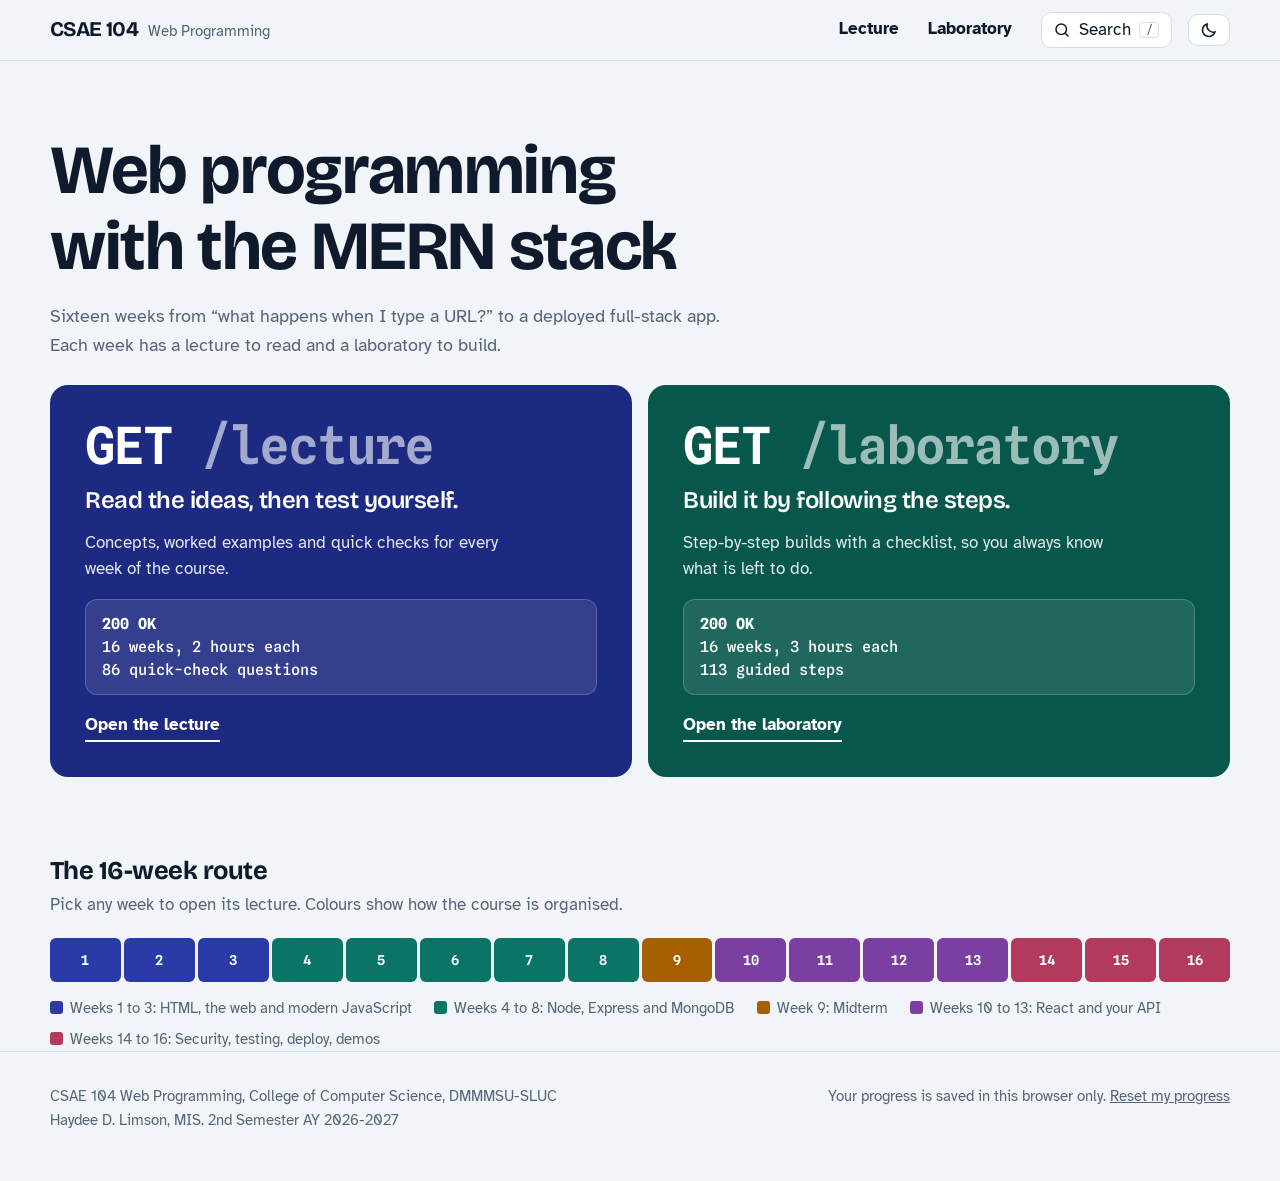
==== index.html @ ce5737e3 "Initial commit: CSAE104 site Co-Authored-By: Claude Sonnet 5.5 <noreply@anthropic.com>" ====
<!DOCTYPE html>
<html lang="en">
<head>
<meta charset="utf-8">
<meta name="viewport" content="width=device-width, initial-scale=1">
<title>CSAE 104 Web Programming</title>
<meta name="description" content="CSAE 104 Web Programming (MERN stack): interactive lectures and laboratory guides for DMMMSU-SLUC students.">
<link rel="icon" href="assets/favicon.svg" type="image/svg+xml">
<link rel="preconnect" href="https://fonts.googleapis.com"><link rel="preconnect" href="https://fonts.gstatic.com" crossorigin>
<link href="https://fonts.googleapis.com/css2?family=Atkinson+Hyperlegible:ital,wght@0,400;0,700;1,400&family=Bricolage+Grotesque:opsz,wght@12..96,500;12..96,700&family=Spline+Sans+Mono:wght@400;500;600&display=swap" rel="stylesheet">
<script>try{var t=JSON.parse(localStorage.getItem("csae104:theme"));document.documentElement.setAttribute("data-theme",t||(matchMedia("(prefers-color-scheme: dark)").matches?"dark":"light"))}catch(e){}</script>
<link rel="stylesheet" href="assets/style.css">
</head>
<body data-page="home">
<div id="app"><noscript><p style="padding:2rem">This course site needs JavaScript. The original slides are in the downloads folder.</p></noscript></div>
<script src="assets/hljs.js"></script>
<script src="data/lecture.js"></script>
<script src="data/laboratory.js"></script>
<script src="assets/app.js"></script>
</body>
</html>
---- assets/style.css ----
/* CSAE 104 Web Programming — course site */
:root{
  --paper:#F1F4F8; --surface:#FFFFFF; --ink:#0F1B2D; --muted:#566579; --line:#D5DDE7; --soft:#E8EDF3;
  --lec:#2A3AA6; --lec-ink:#1D2A82; --lec-tint:#E6E9FA;
  --lab:#0A7566; --lab-ink:#07574C; --lab-tint:#DAF1EC;
  --amber:#A35F00; --amber-tint:#FBEBCF; --ok:#12744A; --ok-tint:#D8F1E3; --bad:#B3261E; --bad-tint:#FADAD7;
  --code-bg:#0F1B2D; --code-ink:#E4ECF7; --code-line:#25344D;
  --accent:var(--lec); --accent-ink:var(--lec-ink); --accent-tint:var(--lec-tint);
  --shadow:0 1px 2px rgba(15,27,45,.06),0 8px 24px -12px rgba(15,27,45,.18);
  --display:"Bricolage Grotesque","Segoe UI",system-ui,sans-serif;
  --body:"Atkinson Hyperlegible","Segoe UI",system-ui,-apple-system,sans-serif;
  --mono:"Spline Sans Mono",ui-monospace,"SFMono-Regular",Consolas,monospace;
}
[data-theme="dark"]{
  --paper:#0A1120; --surface:#111B2F; --ink:#E7EDF7; --muted:#9AA9BE; --line:#26344C; --soft:#17223A;
  --lec:#97A4FF; --lec-ink:#B9C2FF; --lec-tint:#1C2650;
  --lab:#4FD1B8; --lab-ink:#82E3CF; --lab-tint:#0F3A35;
  --amber:#F0B14F; --amber-tint:#3A2A0B; --ok:#58D69B; --ok-tint:#0F3322; --bad:#FF8B82; --bad-tint:#41191A;
  --code-bg:#070D19; --code-line:#1E2B42;
  --shadow:0 1px 2px rgba(0,0,0,.4),0 8px 24px -12px rgba(0,0,0,.6);
}
body[data-kind="laboratory"]{--accent:var(--lab);--accent-ink:var(--lab-ink);--accent-tint:var(--lab-tint)}
*{box-sizing:border-box}
html{scroll-behavior:smooth;scroll-padding-top:84px}
body{margin:0;background:var(--paper);color:var(--ink);font:400 1.0625rem/1.6 var(--body);-webkit-font-smoothing:antialiased}
a{color:var(--accent-ink);text-underline-offset:3px}
a:hover{color:var(--accent)}
:focus-visible{outline:3px solid var(--accent);outline-offset:2px;border-radius:4px}
h1,h2,h3{font-family:var(--display);line-height:1.1;margin:0;letter-spacing:-.02em;font-weight:700}
code,pre,kbd{font-family:var(--mono)}
.wrap{width:min(1180px,100% - 2.5rem);margin-inline:auto}
.sr{position:absolute;width:1px;height:1px;overflow:hidden;clip:rect(0 0 0 0);white-space:nowrap}
.skip{position:absolute;left:-999px;top:8px;background:var(--ink);color:var(--paper);padding:.5rem .8rem;border-radius:6px;z-index:100}
.skip:focus{left:8px}
button{font:inherit;color:inherit;cursor:pointer}

/* ---------- header ---------- */
.top{position:sticky;top:0;z-index:50;background:color-mix(in srgb,var(--paper) 88%,transparent);backdrop-filter:blur(10px);border-bottom:1px solid var(--line)}
.top .wrap{display:flex;align-items:center;gap:1rem;min-height:60px}
.brand{display:flex;align-items:baseline;gap:.6rem;text-decoration:none;color:var(--ink);margin-right:auto}
.brand b{font:700 1.3rem var(--display);letter-spacing:-.03em}
.brand span{color:var(--muted);font-size:.92rem}
.nav{display:flex;gap:.25rem}
.nav a{padding:.45rem .8rem;border-radius:8px;text-decoration:none;color:var(--ink);font-weight:700;border-bottom:3px solid transparent;border-radius:0}
.nav a[data-k="lecture"]:hover,.nav a[data-k="lecture"][aria-current]{border-color:var(--lec);color:var(--lec-ink)}
.nav a[data-k="laboratory"]:hover,.nav a[data-k="laboratory"][aria-current]{border-color:var(--lab);color:var(--lab-ink)}
.icon-btn{display:inline-flex;align-items:center;gap:.5rem;background:var(--surface);border:1px solid var(--line);border-radius:10px;padding:.4rem .7rem;line-height:1.2}
.icon-btn:hover{border-color:var(--muted)}
.icon-btn kbd{font-size:.75rem;border:1px solid var(--line);border-radius:4px;padding:0 .35rem;color:var(--muted)}
.icon-btn svg{width:18px;height:18px}

/* ---------- landing ---------- */
.intro{padding:clamp(2.5rem,6vw,4.5rem) 0 2rem}
.intro h1{font-size:clamp(2.3rem,5.6vw,4.3rem);max-width:19ch;text-wrap:balance}
.intro p{max-width:56ch;color:var(--muted);font-size:1.15rem;margin:1.1rem 0 0}
.resume{display:inline-flex;gap:.6rem;align-items:center;margin-top:1.4rem;padding:.55rem .9rem;border:1px dashed var(--muted);border-radius:10px;text-decoration:none;color:var(--ink);font-weight:700}
.resume:hover{background:var(--surface)}
.doors{display:grid;grid-template-columns:1fr 1fr;gap:1rem;margin:1.5rem 0 0}
.door{display:flex;flex-direction:column;gap:1rem;padding:clamp(1.4rem,3vw,2.2rem);border-radius:18px;text-decoration:none;color:#fff;min-height:340px;position:relative;overflow:hidden;transition:transform .18s ease}
.door:hover{transform:translateY(-3px);color:#fff}
.door.lec{background:var(--lec-ink)} .door.lab{background:var(--lab-ink)}
[data-theme="dark"] .door.lec{background:#232F7A;color:#fff} [data-theme="dark"] .door.lab{background:#0B5A50;color:#fff}
.door .req{font:600 clamp(1.9rem,4.4vw,3.2rem)/1 var(--mono);letter-spacing:-.04em}
.door .req i{font-style:normal;opacity:.6}
.door h2{font-size:1.5rem;font-weight:600;max-width:24ch}
.intro .door p{margin:0;color:#fff;opacity:.88;max-width:40ch;font-size:1.05rem}
.door .res{margin-top:auto;font:500 .95rem/1.5 var(--mono);background:rgba(255,255,255,.1);border:1px solid rgba(255,255,255,.2);border-radius:12px;padding:.8rem 1rem}
.door .res b{color:#fff}
.door .go{font-weight:700;border-bottom:2px solid currentColor;align-self:flex-start;padding-bottom:1px}
.phases{margin:3rem 0 0}
.phases h2{font-size:1.6rem}
.phases p{color:var(--muted);margin:.4rem 0 1.2rem;max-width:62ch}
.bar{display:grid;grid-template-columns:repeat(16,1fr);gap:3px}
.bar a{height:44px;border-radius:6px;display:grid;place-items:center;text-decoration:none;font:600 .85rem var(--mono);color:#fff;transition:transform .12s}
.bar a:hover{transform:scaleY(1.18);color:#fff}
.bar a.p1{background:#2A3AA6}.bar a.p2{background:#0A7566}.bar a.p3{background:#A35F00}.bar a.p4{background:#7A3FA0}.bar a.p5{background:#B23A5C}
[data-theme="dark"] .bar a{color:#0A1120}
[data-theme="dark"] .bar a.p1{background:#97A4FF}[data-theme="dark"] .bar a.p2{background:#4FD1B8}[data-theme="dark"] .bar a.p3{background:#F0B14F}[data-theme="dark"] .bar a.p4{background:#C79BE8}[data-theme="dark"] .bar a.p5{background:#F08BA6}
.legend{display:flex;flex-wrap:wrap;gap:.4rem 1.4rem;margin-top:.9rem;font-size:.95rem;color:var(--muted)}
.legend span::before{content:"";display:inline-block;width:.8rem;height:.8rem;border-radius:3px;margin-right:.45rem;vertical-align:-1px;background:var(--c)}

/* ---------- list pages ---------- */
.band{background:var(--accent-ink);color:#fff;padding:clamp(2rem,5vw,3.4rem) 0}
[data-theme="dark"] .band{background:color-mix(in srgb,var(--accent) 22%,var(--paper))}
.band .req{font:600 clamp(2.2rem,6vw,4.2rem)/1 var(--mono);letter-spacing:-.04em;margin:0}
.band p{max-width:60ch;margin:.9rem 0 0;font-size:1.12rem;opacity:.92}
.band .meta{display:flex;flex-wrap:wrap;gap:.5rem 1.6rem;margin-top:1.1rem;font:500 .95rem var(--mono)}
.net{margin:2rem 0 3rem;background:var(--surface);border:1px solid var(--line);border-radius:14px;overflow:hidden;box-shadow:var(--shadow)}
.net-head,.net-row{display:grid;grid-template-columns:minmax(0,2.6fr) 150px 80px 90px minmax(110px,1fr);align-items:center;gap:1rem;padding:.8rem 1.2rem}
.net-head{background:var(--soft);font:600 .85rem var(--mono);color:var(--muted);border-bottom:1px solid var(--line)}
.net-row{border-bottom:1px solid var(--line);text-decoration:none;color:var(--ink)}
.net-row:last-child{border-bottom:0}
.net-row:hover{background:var(--accent-tint);color:var(--ink)}
.net-row .nm{display:flex;gap:.9rem;align-items:baseline;min-width:0}
.net-row .wk{font:600 .95rem var(--mono);color:var(--muted);min-width:3.2ch}
.net-row .tt{font:700 1.12rem/1.25 var(--display);letter-spacing:-.01em}
.net-row .fc{display:block;font-size:.93rem;color:var(--muted);font-weight:400;font-family:var(--body);letter-spacing:0;margin-top:.1rem}
.st{font:600 .9rem var(--mono);display:inline-flex;gap:.45rem;align-items:center;color:var(--muted)}
.st::before{content:"";width:.6rem;height:.6rem;border-radius:50%;background:var(--line);border:2px solid var(--muted)}
.st.part{color:var(--amber)} .st.part::before{background:var(--amber);border-color:var(--amber)}
.st.done{color:var(--ok)} .st.done::before{background:var(--ok);border-color:var(--ok)}
.st.exam{color:var(--amber)}
.sz,.tm{font:500 .92rem var(--mono);color:var(--muted)}
.meter{height:8px;background:var(--soft);border-radius:99px;overflow:hidden}
.meter i{display:block;height:100%;background:var(--accent);width:var(--p,0%);border-radius:99px;transition:width .3s}
.net-note{color:var(--muted);font-size:.95rem;margin:-1.5rem 0 3rem}

/* ---------- week page ---------- */
.whead{background:var(--surface);border-bottom:1px solid var(--line)}
.whead .wrap{padding:clamp(1.6rem,4vw,2.6rem) 0 1.4rem}
.crumb{font:500 .95rem var(--mono);color:var(--muted)}
.crumb a{color:var(--accent-ink);text-decoration:none;font-weight:600}
.whead h1{font-size:clamp(2rem,5vw,3.6rem);margin:.5rem 0 .3rem;max-width:20ch;text-wrap:balance}
.whead .focus{color:var(--muted);font-size:1.15rem;max-width:62ch;margin:0}
.actions{display:flex;flex-wrap:wrap;gap:.6rem;margin-top:1.2rem;align-items:center}
.btn{display:inline-flex;gap:.5rem;align-items:center;padding:.55rem 1rem;border-radius:10px;border:1.5px solid var(--accent);color:var(--accent-ink);background:transparent;text-decoration:none;font-weight:700}
.btn:hover{background:var(--accent-tint);color:var(--accent-ink)}
.btn.solid{background:var(--accent-ink);border-color:var(--accent-ink);color:#fff}
[data-theme="dark"] .btn.solid{background:var(--accent);border-color:var(--accent);color:#0A1120}
.btn.solid:hover{filter:brightness(1.1);color:#fff}
[data-theme="dark"] .btn.solid:hover{color:#0A1120}
.pill{font:600 .9rem var(--mono);padding:.3rem .7rem;border-radius:99px;background:var(--accent-tint);color:var(--accent-ink)}
.wprog{display:flex;gap:.8rem;align-items:center;margin-left:auto;min-width:200px}
.wprog .meter{flex:1}
.wprog span{font:600 .9rem var(--mono);color:var(--muted);min-width:4ch;text-align:right}

.layout{display:grid;grid-template-columns:250px minmax(0,1fr);gap:clamp(1.5rem,4vw,3.5rem);padding:2rem 0 4rem;align-items:start}
.toc{position:sticky;top:84px;max-height:calc(100vh - 100px);overflow:auto;padding-right:.5rem;font-size:.95rem}
.toc h2{font:700 1rem var(--display);margin:0 0 .6rem}
.toc ol{list-style:none;margin:0;padding:0;border-left:2px solid var(--line)}
.toc a{display:flex;gap:.5rem;padding:.32rem .6rem .32rem .9rem;margin-left:-2px;border-left:2px solid transparent;text-decoration:none;color:var(--muted);line-height:1.35}
.toc a:hover{color:var(--ink)}
.toc a.on{border-color:var(--accent);color:var(--ink);font-weight:700}
.toc a .ck{margin-left:auto;color:var(--ok);font-weight:700;visibility:hidden}
.toc a.dn .ck{visibility:visible}
.toc a.divl{font:700 .85rem var(--display);color:var(--ink);margin-top:.5rem}
.toc a.sub{padding-left:1.4rem}

.content{max-width:760px;min-width:0}
.sec{padding:0 0 2.6rem;margin:0 0 2.6rem;border-bottom:1px solid var(--line)}
.sec:last-of-type{border-bottom:0}
.sec-h{display:flex;flex-wrap:wrap;align-items:baseline;gap:.5rem .9rem;margin-bottom:1rem}
.sec h2{font-size:clamp(1.55rem,3vw,2.05rem)}
.tag{font:600 .85rem var(--mono);padding:.15rem .6rem;border-radius:6px;background:var(--soft);color:var(--muted)}
.tag.example{background:var(--accent-tint);color:var(--accent-ink)}
.tag.exam,.tag.catchup,.tag.prepare{background:var(--amber-tint);color:var(--amber)}
.sec.example{border-left:4px solid var(--accent);padding-left:1.3rem;margin-left:-1.5rem}
.sec p,.sec li{max-width:68ch}
.sec ul{padding-left:1.3rem;margin:.4rem 0 1rem}
.sec li{margin:.4rem 0}
.sec li::marker{color:var(--accent)}
.sec.outcomes{background:var(--accent-tint);border:0;border-radius:16px;padding:1.4rem 1.6rem;margin-left:0}
.sec.outcomes h2{font-size:1.25rem}
.sec.outcomes li{font-size:1.1rem;list-style:none;margin-left:-1.3rem}
.sec.brief{background:var(--surface);border:1px solid var(--line);border-radius:16px;padding:1.4rem 1.6rem}
.sec.brief h2{font-size:1.3rem}
.sec.brief ul{list-style:none;padding:0}
.sec.brief li{padding:.6rem 0;border-top:1px solid var(--line)}
.sec.brief li:first-child{border-top:0}
.divider{margin:3rem 0 2rem;padding:1.4rem 1.6rem;border-radius:14px;background:var(--accent-ink);color:#fff}
[data-theme="dark"] .divider{background:color-mix(in srgb,var(--accent) 22%,var(--paper))}
.divider h2{font-size:1.6rem}
.divider p{margin:.4rem 0 0;opacity:.92}
.step .sec-h{align-items:center}
.stepno{flex:none;width:2.6rem;height:2.6rem;border-radius:50%;display:grid;place-items:center;font:700 1.15rem var(--display);background:var(--accent-ink);color:#fff}
[data-theme="dark"] .stepno{background:var(--accent);color:#0A1120}
.step.done .stepno{background:var(--ok);color:#fff}
.step.done .stepno{font-size:0}.step.done .stepno::after{content:"✓";font-size:1.25rem}
.mark{margin-left:auto;display:inline-flex;gap:.5rem;align-items:center;padding:.4rem .8rem;border:1.5px solid var(--line);border-radius:99px;background:var(--surface);font-weight:700;font-size:.95rem}
.mark:hover{border-color:var(--ok)}
.mark[aria-pressed="true"]{background:var(--ok-tint);border-color:var(--ok);color:var(--ok)}
.checks{list-style:none;padding:0!important}
.checks li{display:flex;gap:.8rem;align-items:flex-start;padding:.7rem .9rem;margin:.4rem 0;background:var(--surface);border:1px solid var(--line);border-radius:10px}
.checks label{display:flex;gap:.8rem;cursor:pointer;width:100%}
.checks input{flex:none;width:1.25rem;height:1.25rem;margin-top:.2rem;accent-color:var(--accent)}
.checks input:checked + span{color:var(--muted);text-decoration:line-through;text-decoration-color:var(--muted)}
.challenge{background:var(--amber-tint);border-radius:16px;padding:1.3rem 1.5rem;border:0}
.challenge h2{font-size:1.25rem}
.callout{background:var(--surface);border:1px solid var(--line);border-left:4px solid var(--amber);border-radius:10px;padding:.8rem 1rem;margin:1rem 0}
.sec .callout{max-width:none}
.note{margin:1.1rem 0 0;padding:.2rem 0 .2rem 1rem;border-left:3px dashed var(--muted);color:var(--muted);font-size:1rem}
.note b{display:block;color:var(--ink);font-family:var(--display);font-size:.95rem;margin-bottom:.2rem}
.note p{margin:.3rem 0}
.tw{overflow:auto;margin:1rem 0;border:1px solid var(--line);border-radius:10px;background:var(--surface)}
table{border-collapse:collapse;width:100%;font-size:.97rem}
th,td{text-align:left;padding:.55rem .8rem;border-bottom:1px solid var(--line);vertical-align:top}
th{background:var(--soft);font-family:var(--display);font-size:.95rem;white-space:nowrap}
tr:last-child td{border-bottom:0}
td code{white-space:nowrap}
p code,li code,td code,.callout code,.note code{background:var(--soft);border:1px solid var(--line);padding:.05rem .35rem;border-radius:5px;font-size:.88em;overflow-wrap:anywhere}
.cb{margin:1rem 0;border-radius:12px;overflow:hidden;background:var(--code-bg);color:var(--code-ink);border:1px solid var(--code-line)}
.cb-h{display:flex;align-items:center;justify-content:space-between;padding:.35rem .5rem .35rem .9rem;border-bottom:1px solid var(--code-line);font:500 .8rem var(--mono);color:#93A3BD}
.cb-h button{background:transparent;border:1px solid var(--code-line);color:#C7D3E6;border-radius:6px;padding:.2rem .6rem;font:600 .8rem var(--mono)}
.cb-h button:hover{background:#1A2740}
.cb pre{margin:0;padding:.9rem 1rem;overflow:auto;font-size:.9rem;line-height:1.55;tab-size:2}
.cb code{background:none;border:0;padding:0;font-size:inherit}
.hljs-keyword,.hljs-selector-tag,.hljs-literal,.hljs-built_in,.hljs-name{color:#8FB4FF}
.hljs-string,.hljs-attr-value,.hljs-regexp{color:#8FE0B5}
.hljs-number,.hljs-symbol,.hljs-attribute,.hljs-selector-class,.hljs-selector-id{color:#F2C177}
.hljs-comment,.hljs-quote{color:#7385A3;font-style:italic}
.hljs-title,.hljs-function,.hljs-section,.hljs-selector-attr{color:#F59BC3}
.hljs-attr,.hljs-property,.hljs-variable,.hljs-params{color:#C9D6EA}
.hljs-meta,.hljs-tag{color:#7F93B3}
.hljs-tag .hljs-name{color:#8FB4FF}
.hljs-subst{color:var(--code-ink)}

/* ---------- quiz ---------- */
.quiz{background:var(--surface);border:1px solid var(--line);border-radius:16px;padding:1.4rem 1.6rem;box-shadow:var(--shadow)}
.quiz>header{display:flex;flex-wrap:wrap;gap:.5rem 1rem;align-items:baseline;justify-content:space-between;margin-bottom:.4rem}
.quiz h2{font-size:1.6rem}
.quiz .score{font:600 .95rem var(--mono);color:var(--muted)}
.q{padding:1.2rem 0;border-top:1px solid var(--line)}
.q:first-of-type{border-top:0}
.q-t{font:600 1.12rem/1.4 var(--display);letter-spacing:-.01em;margin:0 0 .7rem;max-width:62ch}
.opts{display:grid;gap:.5rem;margin:0;padding:0;list-style:none}
.opt{display:flex;gap:.8rem;align-items:flex-start;width:100%;text-align:left;padding:.65rem .9rem;border:1.5px solid var(--line);border-radius:10px;background:var(--paper)}
.opt:hover:not(:disabled){border-color:var(--accent)}
.opt .ltr{flex:none;width:1.7rem;height:1.7rem;border-radius:50%;display:grid;place-items:center;font:700 .85rem var(--mono);background:var(--soft)}
.opt.right{border-color:var(--ok);background:var(--ok-tint)} .opt.right .ltr{background:var(--ok);color:#fff}
.opt.wrong{border-color:var(--bad);background:var(--bad-tint)} .opt.wrong .ltr{background:var(--bad);color:#fff}
.opt:disabled{cursor:default}
.fb{margin:.6rem 0 0;font-weight:700}
.fb.ok{color:var(--ok)} .fb.no{color:var(--bad)}
.open textarea{width:100%;min-height:6rem;resize:vertical;padding:.7rem .9rem;border-radius:10px;border:1.5px solid var(--line);background:var(--paper);color:var(--ink);font:inherit}
.open small{display:block;color:var(--muted);margin-top:.3rem}
.qfoot{display:flex;gap:1rem;align-items:center;margin-top:.8rem;flex-wrap:wrap}
.qfoot p{margin:0;color:var(--muted);max-width:50ch;font-size:.95rem}

.refs ol{padding-left:1.4rem}
.refs li{margin:.6rem 0;overflow-wrap:anywhere;max-width:68ch}
.pager{display:grid;grid-template-columns:1fr 1fr;gap:1rem;margin-top:3rem}
.pager a{display:block;padding:1rem 1.2rem;border:1px solid var(--line);background:var(--surface);border-radius:12px;text-decoration:none;color:var(--ink)}
.pager a:hover{border-color:var(--accent)}
.pager small{display:block;font:500 .85rem var(--mono);color:var(--muted)}
.pager b{font:700 1.1rem var(--display)}
.pager .nx{text-align:right}
.pager .sw{grid-column:1/-1;text-align:center;background:var(--accent-tint);border-color:transparent}

footer.site{border-top:1px solid var(--line);padding:2rem 0 3rem;color:var(--muted);font-size:.95rem}
footer.site .wrap{display:flex;flex-wrap:wrap;gap:1rem 2rem;justify-content:space-between}
footer.site button{background:none;border:0;color:var(--muted);text-decoration:underline;padding:0}

/* ---------- search ---------- */
dialog.search{width:min(680px,calc(100% - 2rem));margin:8vh auto auto;padding:0;border:1px solid var(--line);border-radius:16px;background:var(--surface);color:var(--ink);box-shadow:0 30px 80px -20px rgba(0,0,0,.5)}
dialog.search::backdrop{background:rgba(8,14,26,.55)}
.search input{width:100%;border:0;border-bottom:1px solid var(--line);background:transparent;color:var(--ink);padding:1.1rem 1.3rem;font:inherit;font-size:1.15rem;outline:none}
.search ul{list-style:none;margin:0;padding:.4rem;max-height:55vh;overflow:auto}
.search li a{display:block;padding:.6rem .9rem;border-radius:10px;text-decoration:none;color:var(--ink)}
.search li a:hover,.search li a:focus-visible{background:var(--soft)}
.search li small{font:500 .82rem var(--mono);color:var(--muted)}
.search li b{display:block;font-family:var(--display)}
.search li span{display:block;color:var(--muted);font-size:.93rem}
.search mark{background:var(--amber-tint);color:inherit;border-radius:3px}
.search .empty{padding:1.2rem 1.4rem;color:var(--muted)}
.dot{display:inline-block;width:.6rem;height:.6rem;border-radius:50%;margin-right:.4rem}
.dot.lecture{background:var(--lec)}.dot.laboratory{background:var(--lab)}

@media (max-width:960px){
  .layout{grid-template-columns:1fr}
  .toc{position:static;max-height:none;border:1px solid var(--line);background:var(--surface);border-radius:12px;padding:.8rem 1rem}
  .toc details summary{cursor:pointer;font:700 1rem var(--display)}
  .sec.example{margin-left:0}
}
@media (max-width:760px){
  .doors{grid-template-columns:1fr}
  .door{min-height:260px}
  .net-head{display:none}
  .net-row{grid-template-columns:1fr auto;gap:.3rem .8rem}
  .net-row .nm{grid-column:1/-1}
  .net-row .sz{display:none}
  .net-row .meter{grid-column:1/-1}
  .brand span,.icon-btn kbd,.icon-btn span{display:none}
  .brand b{white-space:nowrap}
  .top .wrap{gap:.5rem}
  .nav a{padding:.45rem .3rem;font-size:.92rem}
  .brand b{font-size:1.05rem}
  .icon-btn{padding:.4rem .55rem}
  .nav{gap:.1rem}
  .wprog{margin-left:0;width:100%}
  .pager{grid-template-columns:1fr}.pager .nx{text-align:left}
  .bar a{height:36px;font-size:.72rem}
}
@media (prefers-reduced-motion:reduce){*{transition:none!important;scroll-behavior:auto!important}}
@media print{.top,.toc,.pager,.actions,footer.site,.mark,.cb-h button{display:none!important}.layout{display:block}.cb{border:1px solid #999;background:#fff;color:#000}}

.lead-in{margin:1rem 0 .3rem!important;font-weight:700}
.note.expect{border-left:4px solid var(--ok);background:var(--ok-tint);padding:.6rem 1rem;border-radius:0 10px 10px 0;color:var(--ink)}
.note.expect b{color:var(--ok)}

.sec.orient{border-left:4px solid var(--muted);padding-left:1.3rem;margin-left:-1.5rem}
.tag.orient{background:var(--soft);color:var(--ink)}
.sec p{margin:.6rem 0}
.syl{background:var(--surface);border:1px solid var(--line);border-radius:16px;padding:1.4rem 1.6rem}
.syl-grid{display:grid;gap:0;margin:0}
.syl-grid>div{display:grid;grid-template-columns:170px 1fr;gap:1rem;padding:.9rem 0;border-top:1px solid var(--line)}
.syl-grid>div:first-child{border-top:0}
.syl-grid dt{font:700 1rem var(--display)}
.syl-grid dd{margin:0}
.syl-grid ul,.syl-grid ol{margin:0;padding-left:1.2rem}
.syl-grid li{margin:.25rem 0}
.small{font-size:.93rem;color:var(--muted)}
.sdg{margin:.6rem 0}
.sdg summary{cursor:pointer;font-weight:700;padding:.4rem 0}
.sdg-i{margin:.6rem 0 .8rem;padding-left:1rem;border-left:3px solid var(--accent)}
.sdg-i p{margin:.2rem 0}
.pnote{margin:.9rem 0 0;color:var(--muted);font-size:.95rem}
@media (max-width:760px){.syl-grid>div{grid-template-columns:1fr;gap:.3rem}.sec.orient{margin-left:0}}
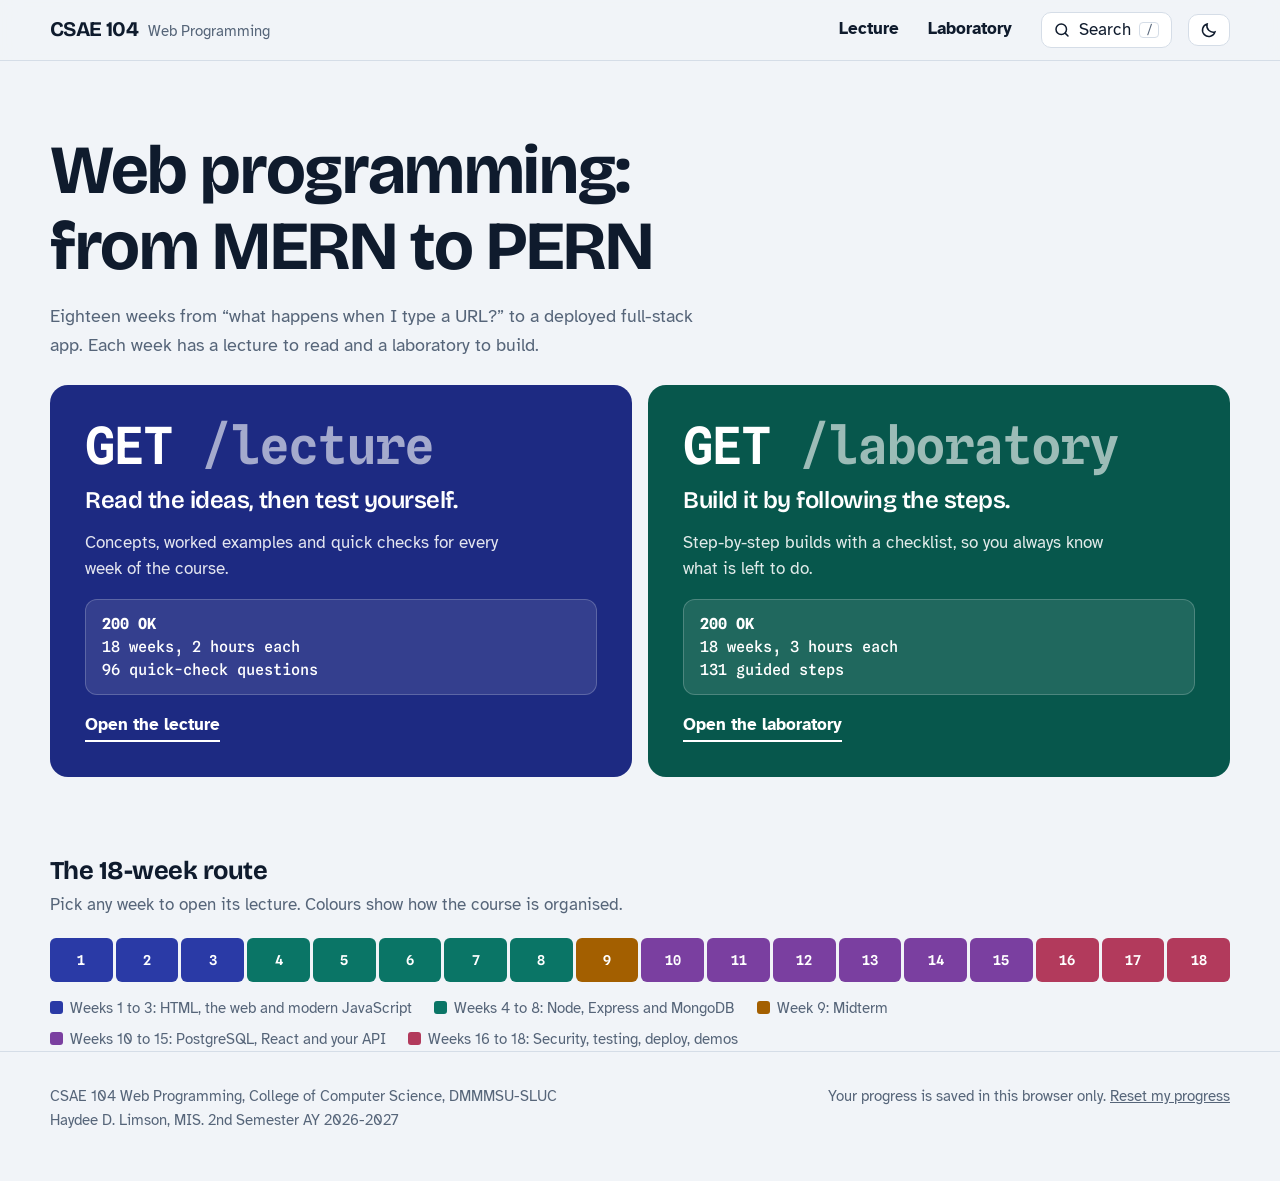
==== commit 00f9706d: "Restructure site to the 18-week syllabus (PostgreSQL in Weeks 10-11) - New Week 10 (PostgreSQL and S" ====
--- a/index.html
+++ b/index.html
@@ -4,7 +4,7 @@
 <meta charset="utf-8">
 <meta name="viewport" content="width=device-width, initial-scale=1">
 <title>CSAE 104 Web Programming</title>
-<meta name="description" content="CSAE 104 Web Programming (MERN stack): interactive lectures and laboratory guides for DMMMSU-SLUC students.">
+<meta name="description" content="CSAE 104 Web Programming (MERN to PERN): interactive lectures and laboratory guides for DMMMSU-SLUC students.">
 <link rel="icon" href="assets/favicon.svg" type="image/svg+xml">
 <link rel="preconnect" href="https://fonts.googleapis.com"><link rel="preconnect" href="https://fonts.gstatic.com" crossorigin>
 <link href="https://fonts.googleapis.com/css2?family=Atkinson+Hyperlegible:ital,wght@0,400;0,700;1,400&family=Bricolage+Grotesque:opsz,wght@12..96,500;12..96,700&family=Spline+Sans+Mono:wght@400;500;600&display=swap" rel="stylesheet">
--- a/assets/style.css
+++ b/assets/style.css
@@ -70,7 +70,7 @@
 .phases{margin:3rem 0 0}
 .phases h2{font-size:1.6rem}
 .phases p{color:var(--muted);margin:.4rem 0 1.2rem;max-width:62ch}
-.bar{display:grid;grid-template-columns:repeat(16,1fr);gap:3px}
+.bar{display:grid;grid-template-columns:repeat(18,1fr);gap:3px}
 .bar a{height:44px;border-radius:6px;display:grid;place-items:center;text-decoration:none;font:600 .85rem var(--mono);color:#fff;transition:transform .12s}
 .bar a:hover{transform:scaleY(1.18);color:#fff}
 .bar a.p1{background:#2A3AA6}.bar a.p2{background:#0A7566}.bar a.p3{background:#A35F00}.bar a.p4{background:#7A3FA0}.bar a.p5{background:#B23A5C}
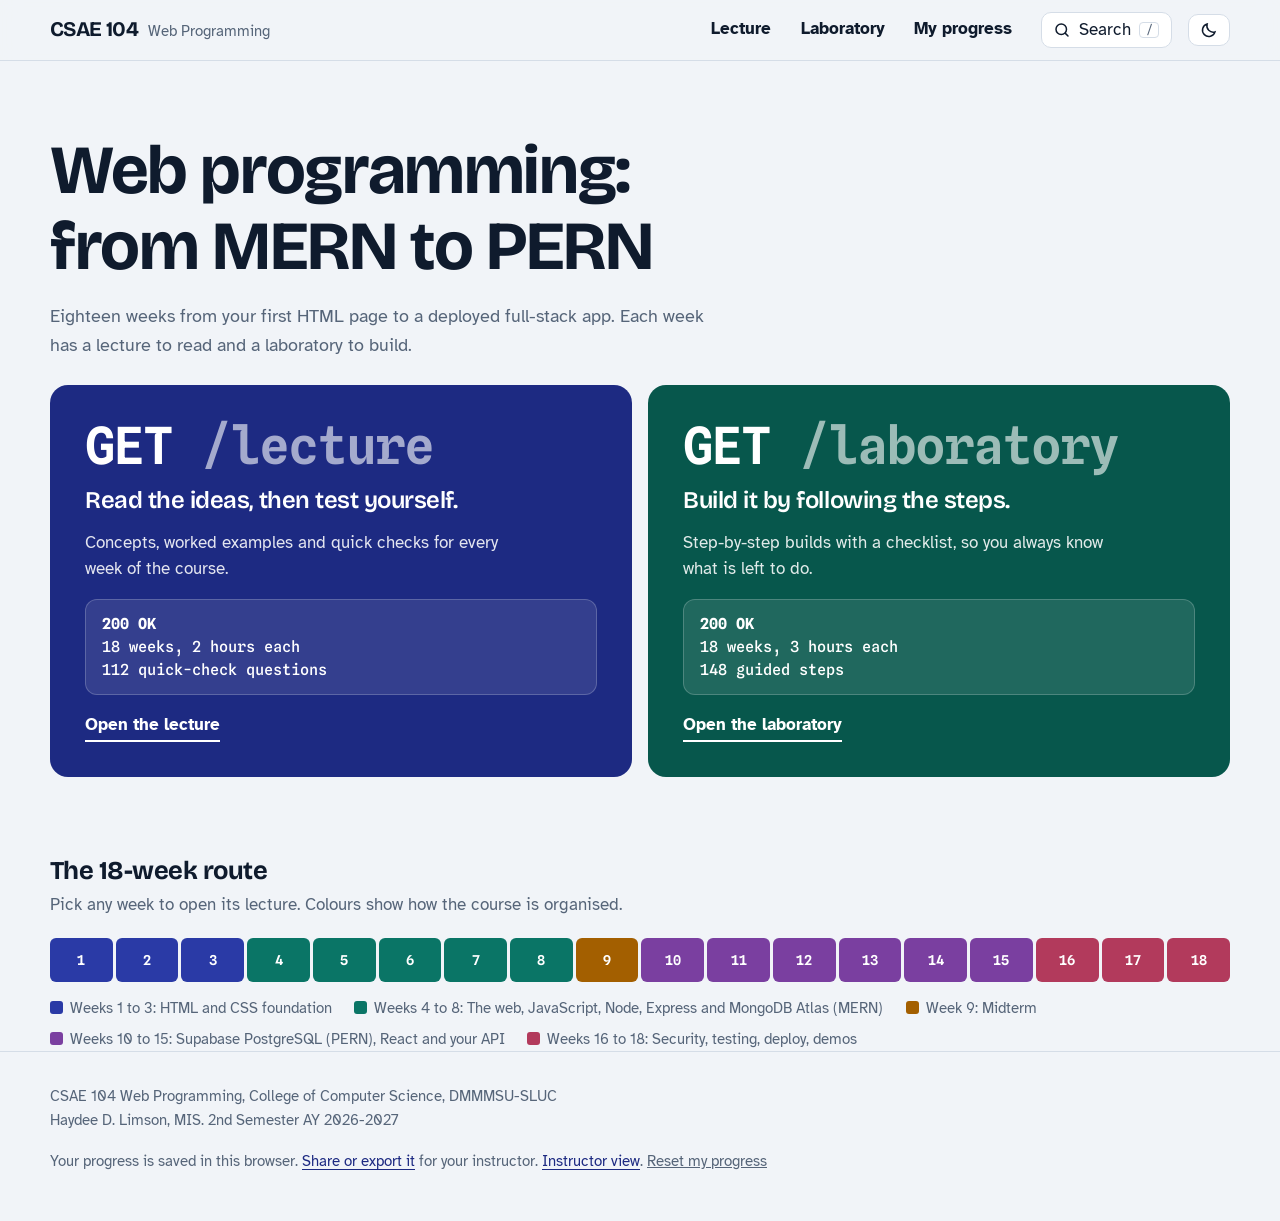
==== commit eb40f145: "Add optional live progress sync to a Google Sheet - assets/config.js: endpoint and key (empty by def" ====
--- a/index.html
+++ b/index.html
@@ -13,6 +13,7 @@
 </head>
 <body data-page="home">
 <div id="app"><noscript><p style="padding:2rem">This course site needs JavaScript. The original slides are in the downloads folder.</p></noscript></div>
+<script src="assets/config.js"></script>
 <script src="assets/hljs.js"></script>
 <script src="data/lecture.js"></script>
 <script src="data/laboratory.js"></script>
--- a/assets/style.css
+++ b/assets/style.css
@@ -305,3 +305,43 @@
 .sdg-i p{margin:.2rem 0}
 .pnote{margin:.9rem 0 0;color:var(--muted);font-size:.95rem}
 @media (max-width:760px){.syl-grid>div{grid-template-columns:1fr;gap:.3rem}.sec.orient{margin-left:0}}
+
+/* ---------- rendered result under code, and avoid-vs-better pairs ---------- */
+.cb + .rv{margin:-.55rem 0 1rem;border:1px solid var(--line);border-top:0;border-radius:0 0 12px 12px;overflow:hidden;background:var(--surface)}
+.rv-h{display:flex;flex-wrap:wrap;gap:.2rem .8rem;align-items:baseline;padding:.35rem .9rem;background:var(--soft);border-bottom:1px solid var(--line);font:600 .8rem var(--mono);color:var(--ink)}
+.rv-h em{font:400 .8rem var(--body);font-style:normal;color:var(--muted)}
+.rv-f{display:block;width:100%;border:0;background:#fff}
+.cmp{display:grid;grid-template-columns:1fr 1fr;gap:1rem;margin:1rem 0}
+.cmp-c{min-width:0;border:1px solid var(--line);border-top:4px solid var(--c);border-radius:12px;background:var(--surface);padding:.2rem .8rem .5rem}
+.cmp-c.bad{--c:var(--bad)} .cmp-c.good{--c:var(--ok)}
+.cmp-h{font:700 .85rem var(--mono);color:var(--c);padding:.55rem 0 0;text-transform:uppercase;letter-spacing:.04em}
+.cmp-c .cb{margin:.5rem 0}
+.cmp-c p{margin:.3rem 0 .2rem;font-size:.95rem}
+@media (max-width:720px){.cmp{grid-template-columns:1fr}}
+@media print{.rv{display:none}}
+
+/* ---------- progress and instructor pages ---------- */
+body[data-kind="progress"],body[data-kind="teacher"]{--accent:var(--lab);--accent-ink:var(--lab-ink);--accent-tint:var(--lab-tint)}
+.pg .intro{padding:2.4rem 0 1rem}.pg .intro h1{font-size:clamp(2rem,4.5vw,3rem)}.pg .intro p{max-width:62ch;color:var(--muted)}
+.card{background:var(--surface);border:1px solid var(--line);border-radius:14px;box-shadow:var(--shadow);padding:1rem 1.2rem}
+.sform,.tctl{display:flex;flex-wrap:wrap;gap:1rem 1.2rem;align-items:flex-end;margin:1rem 0}
+.sform label,.tctl label{display:flex;flex-direction:column;gap:.25rem;font:600 .9rem var(--body);color:var(--muted);flex:1 1 200px}
+.tctl label{flex:0 1 auto}.tctl input[type=number]{width:6rem}
+.sform input,.sform select,.tctl select,.tctl input[type=number]{font:inherit;color:var(--ink);background:var(--paper);border:1.5px solid var(--line);border-radius:8px;padding:.5rem .65rem}
+.fbtn{cursor:pointer}
+.sums{display:grid;grid-template-columns:repeat(auto-fit,minmax(180px,1fr));gap:1rem;margin:1rem 0}
+.sums .card{display:flex;flex-direction:column;gap:.2rem}.sums b{font:700 2.2rem var(--display);color:var(--accent-ink)}.sums span{color:var(--muted)}
+.prow{grid-template-columns:minmax(0,2.4fr) minmax(120px,1fr) minmax(120px,1fr) 70px}
+.pbar{display:flex;align-items:center;gap:.6rem}.pbar .meter{flex:1;min-width:50px}.pbar b{font:600 .9rem var(--mono);min-width:3.4ch;text-align:right}
+.pactions{display:flex;flex-wrap:wrap;gap:.7rem;margin:1.4rem 0 .6rem}
+.tscroll{overflow-x:auto;margin-bottom:3rem}
+.ttable{width:100%;border-collapse:collapse;background:var(--surface);border:1px solid var(--line);border-radius:14px;font-size:.95rem}
+.ttable th,.ttable td{padding:.6rem .8rem;text-align:left;border-bottom:1px solid var(--line);vertical-align:middle}
+.ttable th{font:700 .8rem var(--mono);text-transform:uppercase;letter-spacing:.04em;color:var(--muted);background:var(--soft)}
+.ttable td small{display:block;color:var(--muted)}.ttable tr.late td:nth-child(6){color:var(--bad)}
+.ttable .pbar{min-width:130px}
+@media (max-width:720px){.prow{grid-template-columns:1fr 1fr}.net-head.prow{display:none}.prow .nm{grid-column:1/-1}.prow [data-l]::before{content:attr(data-l) ": ";color:var(--muted);font-size:.85rem}}
+@media print{.top,footer.site,.pactions{display:none}.sform select{appearance:none}}
+.consent{margin:1rem 0;display:flex;flex-direction:column;gap:.6rem;align-items:flex-start}
+.chk{display:flex;gap:.7rem;align-items:flex-start;cursor:pointer}.chk input{margin-top:.35rem;width:1.1rem;height:1.1rem;flex:none}
+.small{font-size:.9rem;color:var(--muted);margin:0}
